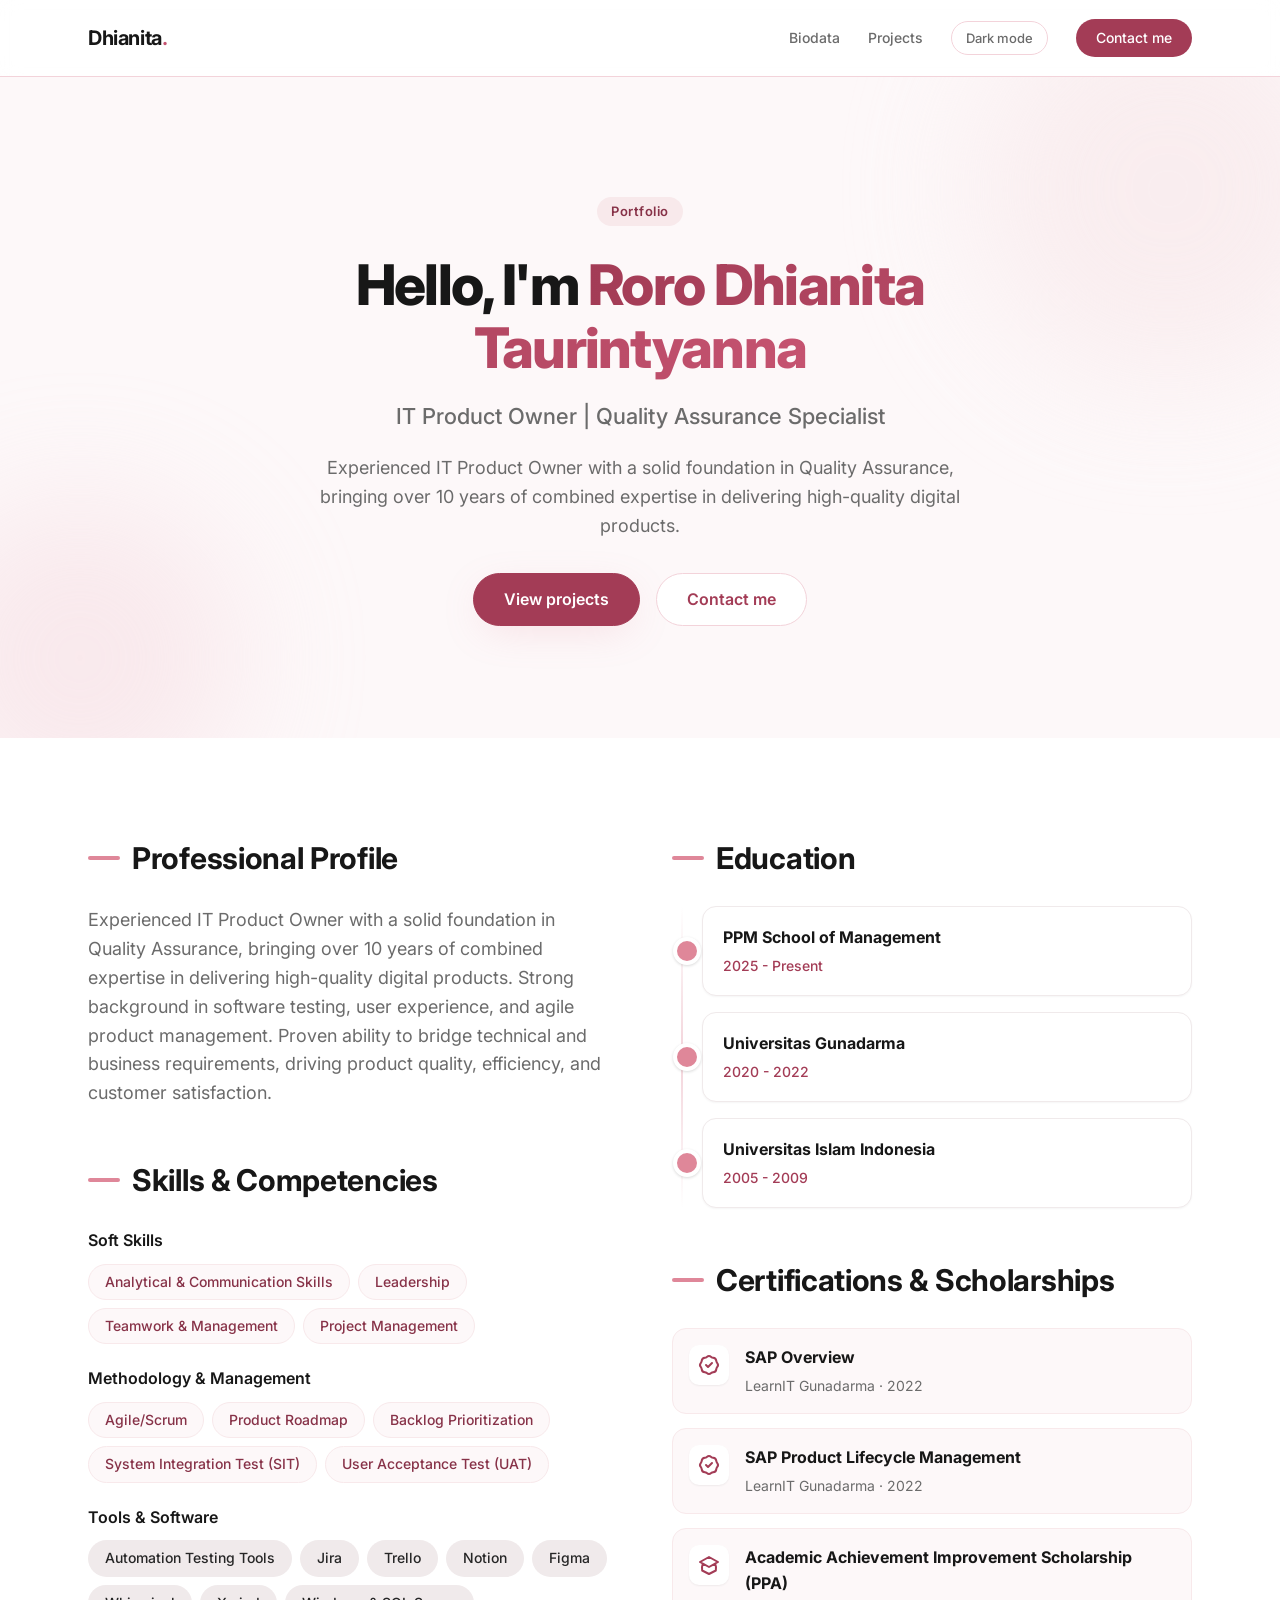
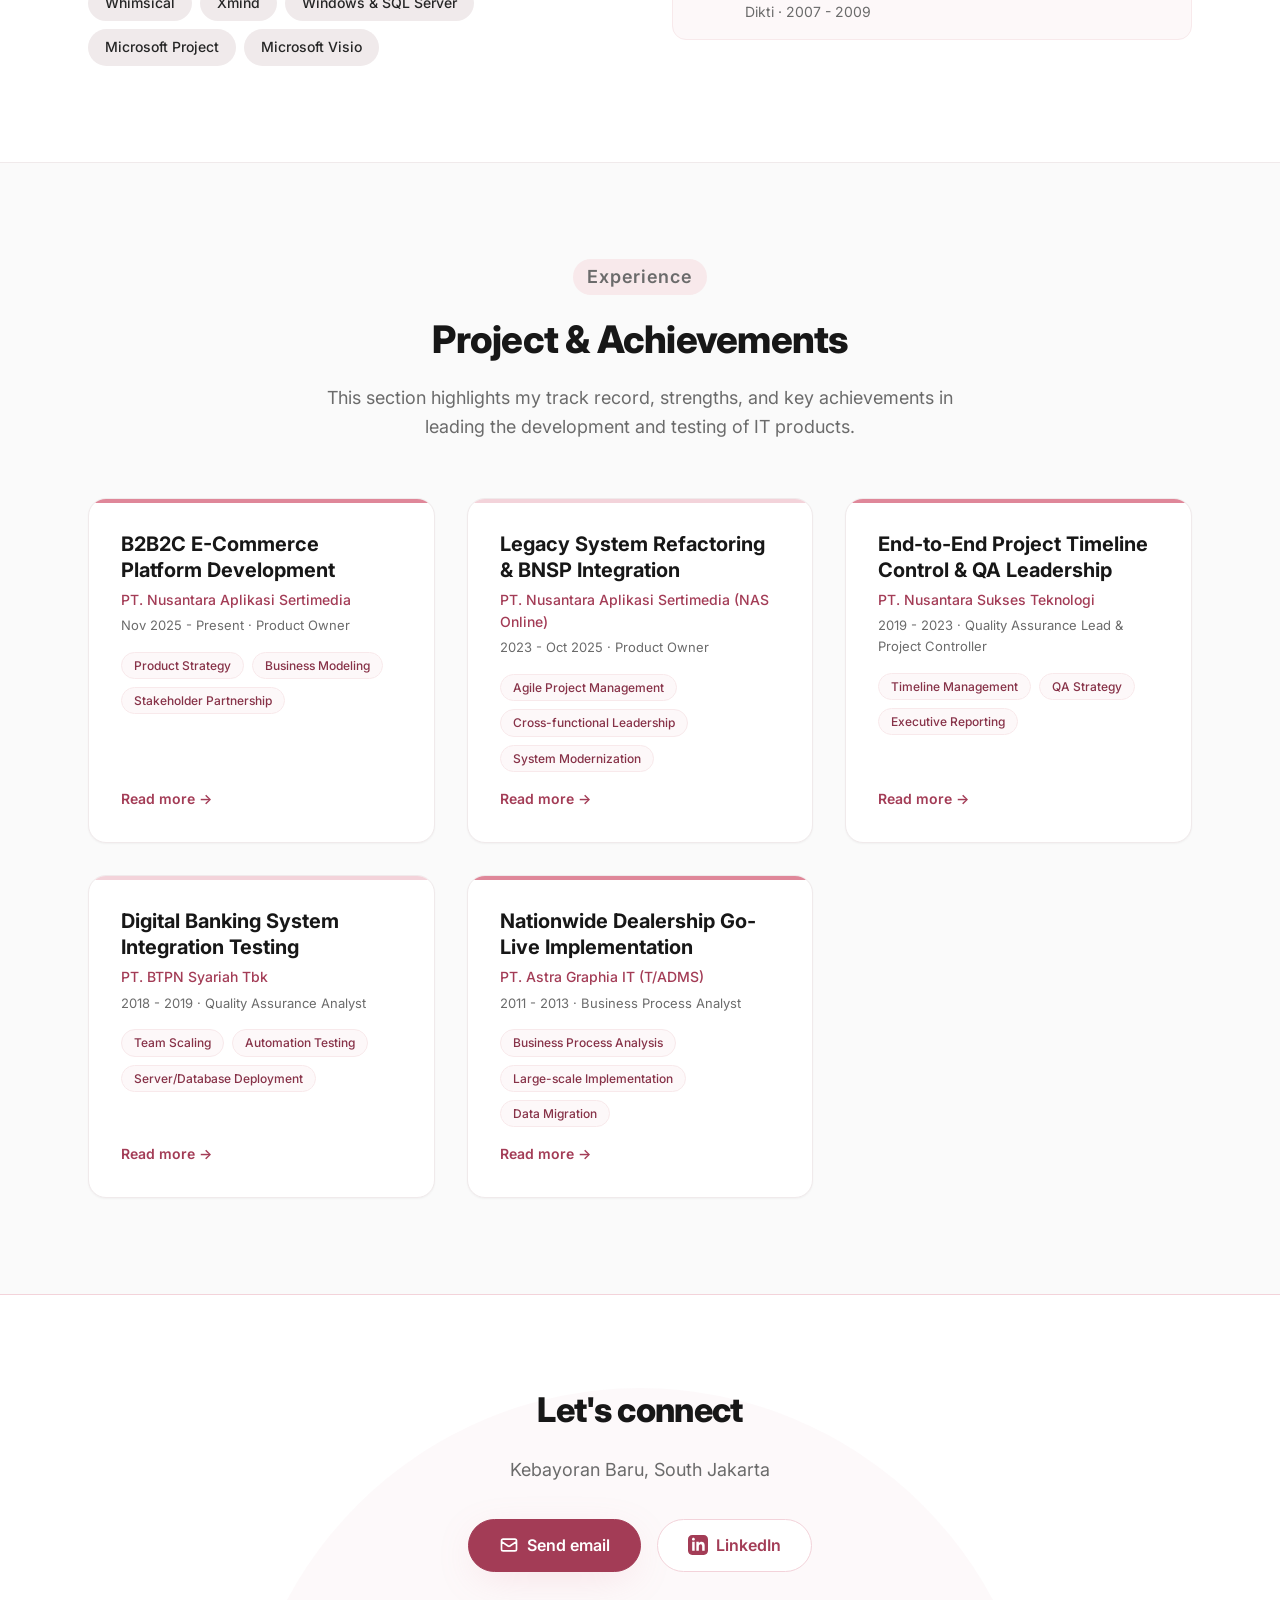
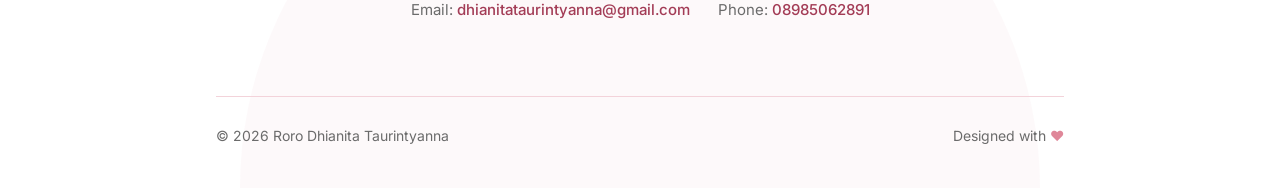
==== index.html @ 8f3d0ab2 "First version of portfolio Co-Authored-By: Claude Opus 5.5 <noreply@anthropic.com>" ====
<!doctype html>
<html lang="en">
<head>
  <meta charset="utf-8">
  <meta name="viewport" content="width=device-width, initial-scale=1">
  <link rel="preconnect" href="https://fonts.googleapis.com">
  <link rel="preconnect" href="https://fonts.gstatic.com" crossorigin>
  <link rel="stylesheet" href="https://fonts.googleapis.com/css2?family=Inter:wght@400;500;600;700;800&display=swap">
  <title>Roro Dhianita Taurintyanna · IT Product Owner</title>
  <meta name="description" content="Portfolio of Roro Dhianita Taurintyanna, IT Product Owner and Quality Assurance Specialist with over 10 years of experience.">
  <link rel="stylesheet" href="style.css">
  <script src="theme.js"></script>
</head>
<body>
  <header class="site-header">
    <div class="wrap">
      <a class="logo" href="index.html">Dhianita<span>.</span></a>
      <button class="menu-btn" id="menu-btn" type="button" aria-label="Open menu" aria-expanded="false" aria-controls="nav">
        <svg fill="none" stroke="currentColor" viewBox="0 0 24 24" aria-hidden="true"><path stroke-linecap="round" stroke-linejoin="round" stroke-width="2" d="M4 6h16M4 12h16M4 18h16"/></svg>
      </button>
      <nav class="nav" id="nav" aria-label="Main menu">
        <a href="#biodata">Biodata</a>
        <a href="#proyek">Projects</a>
        <button class="theme-btn" id="theme-btn" type="button">Dark mode</button>
        <a class="nav-cta" href="#kontak">Contact me</a>
      </nav>
    </div>
  </header>

  <main>
    <section class="hero" id="beranda">
      <div class="wrap">
        <p class="badge">Portfolio</p>
        <h1>Hello, I'm <span class="name">Roro Dhianita Taurintyanna</span></h1>
        <p class="role">IT Product Owner | Quality Assurance Specialist</p>
        <p class="lead">Experienced IT Product Owner with a solid foundation in Quality Assurance, bringing over 10 years of combined expertise in delivering high-quality digital products.</p>
        <div class="cta">
          <a class="btn" href="#proyek">View projects</a>
          <a class="btn alt" href="#kontak">Contact me</a>
        </div>
      </div>
    </section>

    <section class="section white" id="biodata">
      <div class="wrap bio">
        <div class="bio-col">
          <div>
            <h2 class="title-bar">Professional Profile</h2>
            <p class="summary">Experienced IT Product Owner with a solid foundation in Quality Assurance, bringing over 10 years of combined expertise in delivering high-quality digital products. Strong background in software testing, user experience, and agile product management. Proven ability to bridge technical and business requirements, driving product quality, efficiency, and customer satisfaction.</p>
          </div>
          <div>
            <h2 class="title-bar">Skills &amp; Competencies</h2>
            <div class="skill-group">
              <h3>Soft Skills</h3>
              <ul class="pills">
                <li>Analytical &amp; Communication Skills</li><li>Leadership</li><li>Teamwork &amp; Management</li><li>Project Management</li>
              </ul>
            </div>
            <div class="skill-group">
              <h3>Methodology &amp; Management</h3>
              <ul class="pills">
                <li>Agile/Scrum</li><li>Product Roadmap</li><li>Backlog Prioritization</li><li>System Integration Test (SIT)</li><li>User Acceptance Test (UAT)</li>
              </ul>
            </div>
            <div class="skill-group">
              <h3>Tools &amp; Software</h3>
              <ul class="pills plain">
                <li>Automation Testing Tools</li><li>Jira</li><li>Trello</li><li>Notion</li><li>Figma</li><li>Whimsical</li><li>Xmind</li><li>Windows &amp; SQL Server</li><li>Microsoft Project</li><li>Microsoft Visio</li>
              </ul>
            </div>
          </div>
        </div>

        <div class="bio-col">
          <div>
            <h2 class="title-bar">Education</h2>
            <ol class="timeline">
              <li><h3>PPM School of Management</h3><p>2025 - Present</p></li>
              <li><h3>Universitas Gunadarma</h3><p>2020 - 2022</p></li>
              <li><h3>Universitas Islam Indonesia</h3><p>2005 - 2009</p></li>
            </ol>
          </div>
          <div>
            <h2 class="title-bar">Certifications &amp; Scholarships</h2>
            <ul class="certs">
              <li>
                <span class="icon"><svg fill="none" stroke="currentColor" viewBox="0 0 24 24" aria-hidden="true"><path stroke-linecap="round" stroke-linejoin="round" stroke-width="2" d="M9 12l2 2 4-4M7.835 4.697a3.42 3.42 0 001.946-.806 3.42 3.42 0 014.438 0 3.42 3.42 0 001.946.806 3.42 3.42 0 013.138 3.138 3.42 3.42 0 00.806 1.946 3.42 3.42 0 010 4.438 3.42 3.42 0 00-.806 1.946 3.42 3.42 0 01-3.138 3.138 3.42 3.42 0 00-1.946.806 3.42 3.42 0 01-4.438 0 3.42 3.42 0 00-1.946-.806 3.42 3.42 0 01-3.138-3.138 3.42 3.42 0 00-.806-1.946 3.42 3.42 0 010-4.438 3.42 3.42 0 00.806-1.946 3.42 3.42 0 013.138-3.138z"/></svg></span>
                <div><h3>SAP Overview</h3><p>LearnIT Gunadarma · 2022</p></div>
              </li>
              <li>
                <span class="icon"><svg fill="none" stroke="currentColor" viewBox="0 0 24 24" aria-hidden="true"><path stroke-linecap="round" stroke-linejoin="round" stroke-width="2" d="M9 12l2 2 4-4M7.835 4.697a3.42 3.42 0 001.946-.806 3.42 3.42 0 014.438 0 3.42 3.42 0 001.946.806 3.42 3.42 0 013.138 3.138 3.42 3.42 0 00.806 1.946 3.42 3.42 0 010 4.438 3.42 3.42 0 00-.806 1.946 3.42 3.42 0 01-3.138 3.138 3.42 3.42 0 00-1.946.806 3.42 3.42 0 01-4.438 0 3.42 3.42 0 00-1.946-.806 3.42 3.42 0 01-3.138-3.138 3.42 3.42 0 00-.806-1.946 3.42 3.42 0 010-4.438 3.42 3.42 0 00.806-1.946 3.42 3.42 0 013.138-3.138z"/></svg></span>
                <div><h3>SAP Product Lifecycle Management</h3><p>LearnIT Gunadarma · 2022</p></div>
              </li>
              <li>
                <span class="icon"><svg fill="none" stroke="currentColor" viewBox="0 0 24 24" aria-hidden="true"><path stroke-linecap="round" stroke-linejoin="round" stroke-width="2" d="M12 14l9-5-9-5-9 5 9 5zm0 0l6.16-3.422A12.083 12.083 0 0118.82 17.5L12 21l-6.82-3.5a12.083 12.083 0 01.66-6.922L12 14z"/></svg></span>
                <div><h3>Academic Achievement Improvement Scholarship (PPA)</h3><p>Dikti · 2007 - 2009</p></div>
              </li>
            </ul>
          </div>
        </div>
      </div>
    </section>

    <section class="section alt" id="proyek">
      <div class="wrap">
        <div class="section-head">
          <p class="badge">Experience</p>
          <h2>Project &amp; Achievements</h2>
          <p>This section highlights my track record, strengths, and key achievements in leading the development and testing of IT products.</p>
        </div>
        <div class="projects">
          <article class="project">
            <div>
              <h3>B2B2C E-Commerce Platform Development</h3>
              <p class="company">PT. Nusantara Aplikasi Sertimedia</p>
              <p class="meta">Nov 2025 - Present · Product Owner</p>
            </div>
            <ul class="pills small" aria-label="Strengths"><li>Product Strategy</li><li>Business Modeling</li><li>Stakeholder Partnership</li></ul>
            <a class="more" href="proyek/ecommerce-b2b2c.html">Read more →</a>
          </article>
          <article class="project">
            <div>
              <h3>Legacy System Refactoring &amp; BNSP Integration</h3>
              <p class="company">PT. Nusantara Aplikasi Sertimedia (NAS Online)</p>
              <p class="meta">2023 - Oct 2025 · Product Owner</p>
            </div>
            <ul class="pills small" aria-label="Strengths"><li>Agile Project Management</li><li>Cross-functional Leadership</li><li>System Modernization</li></ul>
            <a class="more" href="proyek/refactoring-bnsp.html">Read more →</a>
          </article>
          <article class="project">
            <div>
              <h3>End-to-End Project Timeline Control &amp; QA Leadership</h3>
              <p class="company">PT. Nusantara Sukses Teknologi</p>
              <p class="meta">2019 - 2023 · Quality Assurance Lead &amp; Project Controller</p>
            </div>
            <ul class="pills small" aria-label="Strengths"><li>Timeline Management</li><li>QA Strategy</li><li>Executive Reporting</li></ul>
            <a class="more" href="proyek/timeline-qa-leadership.html">Read more →</a>
          </article>
          <article class="project">
            <div>
              <h3>Digital Banking System Integration Testing</h3>
              <p class="company">PT. BTPN Syariah Tbk</p>
              <p class="meta">2018 - 2019 · Quality Assurance Analyst</p>
            </div>
            <ul class="pills small" aria-label="Strengths"><li>Team Scaling</li><li>Automation Testing</li><li>Server/Database Deployment</li></ul>
            <a class="more" href="proyek/banking-sit.html">Read more →</a>
          </article>
          <article class="project">
            <div>
              <h3>Nationwide Dealership Go-Live Implementation</h3>
              <p class="company">PT. Astra Graphia IT (T/ADMS)</p>
              <p class="meta">2011 - 2013 · Business Process Analyst</p>
            </div>
            <ul class="pills small" aria-label="Strengths"><li>Business Process Analysis</li><li>Large-scale Implementation</li><li>Data Migration</li></ul>
            <a class="more" href="proyek/dealership-go-live.html">Read more →</a>
          </article>
        </div>
      </div>
    </section>
  </main>

  <footer class="contact" id="kontak">
    <div class="wrap">
      <h2>Let's connect</h2>
      <p>Kebayoran Baru, South Jakarta</p>
      <div class="cta">
        <a class="btn" href="mailto:dhianitataurintyanna@gmail.com"><svg fill="none" stroke="currentColor" viewBox="0 0 24 24" aria-hidden="true"><path stroke-linecap="round" stroke-linejoin="round" stroke-width="2" d="M3 8l7.89 5.26a2 2 0 002.22 0L21 8M5 19h14a2 2 0 002-2V7a2 2 0 00-2-2H5a2 2 0 00-2 2v10a2 2 0 002 2z"/></svg>Send email</a>
        <a class="btn alt" href="https://www.linkedin.com/in/dhianita-taurintyanna/" target="_blank" rel="noopener noreferrer"><svg fill="currentColor" viewBox="0 0 24 24" aria-hidden="true"><path d="M19 0h-14c-2.761 0-5 2.239-5 5v14c0 2.761 2.239 5 5 5h14c2.762 0 5-2.239 5-5v-14c0-2.761-2.238-5-5-5zm-11 19h-3v-11h3v11zm-1.5-12.268c-.966 0-1.75-.79-1.75-1.764s.784-1.764 1.75-1.764 1.75.79 1.75 1.764-.783 1.764-1.75 1.764zm13.5 12.268h-3v-5.604c0-3.368-4-3.113-4 0v5.604h-3v-11h3v1.765c1.396-2.586 7-2.777 7 2.476v6.759z"/></svg>LinkedIn</a>
      </div>
      <ul class="details">
        <li>Email: <a href="mailto:dhianitataurintyanna@gmail.com">dhianitataurintyanna@gmail.com</a></li>
        <li>Phone: <a href="tel:+628985062891">08985062891</a></li>
      </ul>
      <div class="site-footer">
        <p>© 2026 Roro Dhianita Taurintyanna</p>
        <p>Designed with <span class="heart">♥</span></p>
      </div>
    </div>
  </footer>
</body>
</html>
---- style.css ----
/* Semua warna dan font sesuai docs/design.md */
:root {
  --color-bg: #FAFAFA;
  --color-surface: #FFFFFF;
  --color-tint: #FDF8F9;
  --color-tint-strong: #F8E9EB;
  --color-line: #F3D3DA;
  --color-line-soft: #F0EAEB;
  --color-text: #262626;
  --color-heading: #171717;
  --color-muted: #6B6B6B;
  --color-accent: #A33C56;
  --color-accent-hover: #873248;
  --color-accent-soft: #DF8799;
  --color-accent-grad: #C55370;
  --color-on-accent: #FFFFFF;
  --color-badge-text: #873248;
  --color-header: rgba(255, 255, 255, .85);
  --shadow-soft: 0 10px 40px -10px rgba(223, 135, 153, .25);
  --shadow-hover: 0 15px 30px -10px rgba(197, 83, 112, .22);
  --font-body: 'Inter', Arial, Helvetica, sans-serif;
  --max: 1152px;
}
[data-theme="dark"] {
  --color-bg: #1A1214;
  --color-surface: #241A1D;
  --color-tint: #2B1E22;
  --color-tint-strong: #3A262C;
  --color-line: #4A3038;
  --color-line-soft: #33252A;
  --color-text: #EDE4E6;
  --color-heading: #FFFFFF;
  --color-muted: #BFAEB3;
  --color-accent: #EBB2BE;
  --color-accent-hover: #F3D3DA;
  --color-accent-soft: #C55370;
  --color-accent-grad: #DF8799;
  --color-on-accent: #5E2635;
  --color-badge-text: #F3D3DA;
  --color-header: rgba(26, 18, 20, .85);
  --shadow-soft: 0 10px 40px -10px rgba(0, 0, 0, .5);
  --shadow-hover: 0 15px 30px -10px rgba(0, 0, 0, .6);
  color-scheme: dark;
}

* { box-sizing: border-box; }
html { scroll-behavior: smooth; scroll-padding-top: 88px; }
@media (prefers-reduced-motion: reduce) { html { scroll-behavior: auto; } * { transition: none !important; } }
body {
  margin: 0;
  background: var(--color-bg);
  color: var(--color-text);
  font-family: var(--font-body);
  font-size: 16px;
  line-height: 1.6;
  -webkit-font-smoothing: antialiased;
}
::selection { background: var(--color-line); color: var(--color-heading); }
a { color: var(--color-accent); }
a:focus-visible, button:focus-visible { outline: 3px solid var(--color-accent); outline-offset: 3px; }
h1, h2, h3, h4 { color: var(--color-heading); }

.wrap { max-width: var(--max); margin: 0 auto; padding-inline: 24px; }

/* Header */
.site-header {
  position: sticky; top: 0; z-index: 50;
  background: var(--color-header);
  backdrop-filter: blur(10px); -webkit-backdrop-filter: blur(10px);
  border-bottom: 1px solid var(--color-line);
}
.site-header .wrap { display: flex; align-items: center; justify-content: space-between; gap: 16px; height: 76px; }
.logo { font-size: 20px; font-weight: 700; letter-spacing: -.02em; color: var(--color-heading); text-decoration: none; }
.logo span { color: var(--color-accent-grad); }
.nav { display: flex; align-items: center; gap: 28px; }
.nav a { color: var(--color-muted); text-decoration: none; font-size: 14px; font-weight: 500; }
.nav a:hover { color: var(--color-accent); }
.nav a.nav-cta {
  color: var(--color-on-accent); background: var(--color-accent);
  padding: 8px 20px; border-radius: 999px;
}
.nav a.nav-cta:hover { background: var(--color-accent-hover); color: var(--color-on-accent); }
.theme-btn {
  font: inherit; font-size: 13px; font-weight: 500; cursor: pointer;
  background: transparent; color: var(--color-muted);
  border: 1px solid var(--color-line); border-radius: 999px; padding: 6px 14px;
}
.theme-btn:hover { color: var(--color-accent); background: var(--color-tint); }
.menu-btn {
  display: none; background: transparent; border: 0; padding: 6px; cursor: pointer; color: var(--color-muted);
}
.menu-btn svg { display: block; width: 26px; height: 26px; }

/* Badge dan pill */
.badge {
  display: inline-block; align-self: center; padding: 4px 14px; border-radius: 999px;
  background: var(--color-tint-strong); color: var(--color-badge-text);
  font-size: 13px; font-weight: 600; letter-spacing: .04em; margin: 0;
}
.pills { display: flex; flex-wrap: wrap; gap: 8px; padding: 0; margin: 0; list-style: none; }
.pills li {
  font-size: 14px; font-weight: 500; padding: 6px 16px; border-radius: 999px;
  background: var(--color-tint); color: var(--color-badge-text); border: 1px solid var(--color-tint-strong);
}
.pills.plain li { background: var(--color-line-soft); color: var(--color-text); border-color: transparent; }
.pills.small li { font-size: 12px; padding: 3px 12px; }

/* Tombol */
.btn {
  display: inline-block; padding: 13px 30px; border-radius: 999px; font-weight: 600; font-size: 16px; text-decoration: none;
  background: var(--color-accent); color: var(--color-on-accent); border: 1px solid var(--color-accent);
  box-shadow: var(--shadow-soft); transition: background .2s, color .2s;
}
.btn:hover { background: var(--color-accent-hover); border-color: var(--color-accent-hover); }
.btn.alt { background: var(--color-surface); color: var(--color-accent); border-color: var(--color-line); box-shadow: none; }
.btn.alt:hover { background: var(--color-tint); }
.btn svg { width: 20px; height: 20px; vertical-align: -4px; margin-right: 8px; }

/* Beranda */
.hero { position: relative; overflow: hidden; background: var(--color-tint); padding-block: 120px 112px; }
.hero::before, .hero::after { content: ""; position: absolute; border-radius: 50%; filter: blur(64px); pointer-events: none; }
.hero::before { width: 384px; height: 384px; top: -80px; right: -80px; background: var(--color-tint-strong); opacity: .7; }
.hero::after { width: 320px; height: 320px; bottom: -80px; left: -80px; background: var(--color-line); opacity: .4; }
.hero .wrap { position: relative; z-index: 1; display: flex; flex-direction: column; align-items: center; text-align: center; gap: 20px; }
.hero h1 { font-size: 56px; font-weight: 800; letter-spacing: -.03em; line-height: 1.12; margin: 8px 0 0; max-width: 20ch; }
.hero h1 .name {
  background: linear-gradient(90deg, var(--color-accent), var(--color-accent-grad));
  -webkit-background-clip: text; background-clip: text; color: transparent;
}
.hero .role { font-size: 22px; font-weight: 500; color: var(--color-muted); margin: 0; }
.hero .lead { font-size: 18px; color: var(--color-muted); margin: 0 0 12px; max-width: 62ch; }
.cta { display: flex; gap: 16px; flex-wrap: wrap; justify-content: center; }

/* Bagian */
.section { padding-block: 96px; }
.section.white { background: var(--color-surface); }
.section.alt { border-top: 1px solid var(--color-line-soft); }
.section-head { display: flex; flex-direction: column; align-items: center; text-align: center; gap: 14px; margin-bottom: 56px; }
.section-head h2 { font-size: 38px; font-weight: 800; letter-spacing: -.02em; margin: 0; }
.section-head p { margin: 0; color: var(--color-muted); font-size: 18px; max-width: 62ch; }
.title-bar { display: flex; align-items: center; gap: 12px; font-size: 30px; font-weight: 700; letter-spacing: -.01em; margin: 0 0 24px; }
.title-bar::before { content: ""; width: 32px; height: 4px; border-radius: 999px; background: var(--color-accent-soft); flex-shrink: 0; }

/* Biodata */
.bio { display: grid; grid-template-columns: repeat(2, minmax(0, 1fr)); gap: 64px; align-items: start; }
.bio-col { display: flex; flex-direction: column; gap: 48px; }
.bio p.summary { font-size: 18px; color: var(--color-muted); margin: 0; max-width: 62ch; }
.skill-group { display: flex; flex-direction: column; gap: 10px; }
.skill-group + .skill-group { margin-top: 22px; }
.skill-group h3 { font-size: 16px; font-weight: 600; margin: 0; }

.timeline { list-style: none; margin: 0; padding: 0 0 0 30px; position: relative; display: flex; flex-direction: column; gap: 16px; }
.timeline::before {
  content: ""; position: absolute; left: 9px; top: 0; bottom: 0; width: 2px;
  background: linear-gradient(to bottom, transparent, var(--color-line), transparent);
}
.timeline li {
  position: relative; background: var(--color-surface); padding: 18px 20px; border-radius: 14px;
  border: 1px solid var(--color-line-soft); box-shadow: 0 1px 2px rgba(0, 0, 0, .04);
}
.timeline li::before {
  content: ""; position: absolute; left: -30px; top: 50%; transform: translateY(-50%);
  width: 20px; height: 20px; border-radius: 50%; background: var(--color-accent-soft);
  border: 4px solid var(--color-surface); box-shadow: 0 1px 3px rgba(0, 0, 0, .15);
}
.timeline h3, .certs h3 { font-size: 16px; font-weight: 700; margin: 0; }
.timeline p { margin: 4px 0 0; font-size: 14px; font-weight: 500; color: var(--color-accent); }

.certs { list-style: none; margin: 0; padding: 0; display: flex; flex-direction: column; gap: 14px; }
.certs li {
  display: flex; align-items: flex-start; gap: 16px; padding: 16px; border-radius: 14px;
  background: var(--color-tint); border: 1px solid var(--color-tint-strong);
}
.certs .icon { flex-shrink: 0; padding: 8px; border-radius: 10px; background: var(--color-surface); color: var(--color-accent); box-shadow: 0 1px 2px rgba(0, 0, 0, .06); }
.certs .icon svg { display: block; width: 24px; height: 24px; }
.certs p { margin: 4px 0 0; font-size: 14px; color: var(--color-muted); }

/* Proyek */
.projects { display: grid; grid-template-columns: repeat(3, minmax(0, 1fr)); gap: 32px; }
.project {
  position: relative; overflow: hidden; display: flex; flex-direction: column; gap: 16px;
  background: var(--color-surface); border: 1px solid var(--color-line-soft); border-radius: 18px; padding: 32px;
  box-shadow: 0 1px 2px rgba(0, 0, 0, .04); transition: transform .3s ease, box-shadow .3s ease, border-color .3s ease;
}
.project::before { content: ""; position: absolute; top: 0; left: 0; right: 0; height: 4px; background: var(--color-accent-soft); }
.project:nth-child(even)::before { background: var(--color-line); }
.project:hover { transform: translateY(-8px); box-shadow: var(--shadow-hover); border-color: var(--color-line); }
.project h3 { font-size: 20px; font-weight: 700; line-height: 1.3; margin: 0 0 6px; }
.project .company { margin: 0; font-size: 14px; font-weight: 500; color: var(--color-accent); }
.project .meta { margin: 4px 0 0; font-size: 13px; color: var(--color-muted); }
.project a.more { margin-top: auto; font-weight: 600; font-size: 14px; text-decoration: none; }
.project a.more::after { content: ""; position: absolute; inset: 0; }
.project a.more:hover { text-decoration: underline; }

/* Kontak */
.contact { position: relative; overflow: hidden; background: var(--color-surface); border-top: 1px solid var(--color-line); padding-block: 88px 40px; }
.contact::before {
  content: ""; position: absolute; left: 50%; bottom: 0; width: 800px; height: 800px; border-radius: 50%;
  transform: translate(-50%, 50%); background: var(--color-tint); opacity: .8; pointer-events: none;
}
.contact .wrap { position: relative; max-width: 896px; text-align: center; display: flex; flex-direction: column; align-items: center; gap: 18px; }
.contact h2 { font-size: 34px; font-weight: 800; letter-spacing: -.02em; margin: 0; }
.contact p { margin: 0; color: var(--color-muted); font-size: 18px; }
.contact .cta { margin-top: 16px; }
.contact .details { list-style: none; padding: 0; margin: 8px 0 0; display: flex; flex-wrap: wrap; justify-content: center; gap: 8px 28px; font-size: 15px; color: var(--color-muted); }
.contact .details a { color: var(--color-accent); text-decoration: none; font-weight: 500; }
.contact .details a:hover { text-decoration: underline; }
.site-footer {
  width: 100%; margin-top: 56px; padding-top: 28px; border-top: 1px solid var(--color-line);
  display: flex; justify-content: space-between; flex-wrap: wrap; gap: 8px; font-size: 14px; color: var(--color-muted);
}
.site-footer p { margin: 0; font-size: 14px; }
.site-footer .heart { color: var(--color-accent-soft); }
.page-footer { background: var(--color-surface); border-top: 1px solid var(--color-line); }
.page-footer .site-footer { margin: 0; border: 0; padding-block: 24px 32px; }

/* Halaman studi kasus */
.case-hero { background: var(--color-tint); border-bottom: 1px solid var(--color-line); }
.case-hero .wrap { max-width: 816px; padding-block: 56px 48px; display: flex; flex-direction: column; gap: 18px; }
.case-hero .badge { align-self: flex-start; }
.back { font-size: 14px; font-weight: 600; text-decoration: none; }
.back:hover { text-decoration: underline; }
.case-hero h1 { font-size: 44px; font-weight: 800; letter-spacing: -.025em; line-height: 1.15; margin: 0; }
.case { max-width: 816px; padding-block: 48px 80px; display: flex; flex-direction: column; gap: 36px; }
.facts {
  display: grid; grid-template-columns: repeat(3, minmax(0, 1fr)); margin: 0;
  background: var(--color-surface); border: 1px solid var(--color-line-soft); border-radius: 18px; overflow: hidden;
  box-shadow: var(--shadow-soft);
}
.facts div { padding: 20px 24px; display: flex; flex-direction: column; gap: 4px; }
.facts div + div { border-left: 1px solid var(--color-line-soft); }
.facts dt { font-size: 12px; font-weight: 600; letter-spacing: .12em; text-transform: uppercase; color: var(--color-muted); }
.facts dd { margin: 0; font-size: 16px; font-weight: 600; color: var(--color-heading); }
.case .title-bar { font-size: 24px; margin-bottom: 16px; }
.case p { margin: 0; font-size: 17px; line-height: 1.75; max-width: 68ch; }
.pager { display: flex; justify-content: space-between; gap: 16px; flex-wrap: wrap; padding-top: 28px; border-top: 1px solid var(--color-line); }
.pager a { display: flex; flex-direction: column; gap: 2px; text-decoration: none; font-weight: 600; max-width: 48%; }
.pager a:hover span:last-child { text-decoration: underline; }
.pager .next { text-align: right; margin-left: auto; }
.pager small { font-size: 12px; font-weight: 600; letter-spacing: .12em; text-transform: uppercase; color: var(--color-muted); }

@media (max-width: 1000px) {
  .projects { grid-template-columns: repeat(2, minmax(0, 1fr)); }
  .bio { grid-template-columns: minmax(0, 1fr); gap: 56px; }
}
@media (max-width: 720px) {
  .wrap { padding-inline: 20px; }
  .site-header .wrap { height: 64px; position: relative; }
  .menu-btn { display: block; }
  .nav {
    display: none; position: absolute; top: 64px; left: 0; right: 0;
    flex-direction: column; align-items: stretch; gap: 4px; padding: 8px 16px 20px;
    background: var(--color-surface); border-bottom: 1px solid var(--color-line); box-shadow: var(--shadow-soft);
  }
  .nav.open { display: flex; }
  .nav a { font-size: 16px; padding: 12px; border-radius: 8px; }
  .nav a:hover { background: var(--color-tint); }
  .nav a.nav-cta { background: transparent; color: var(--color-accent); padding: 12px; }
  .nav a.nav-cta:hover { background: var(--color-tint); color: var(--color-accent); }
  .theme-btn { align-self: flex-start; margin: 8px 12px 0; }
  .hero { padding-block: 72px 64px; }
  .hero h1 { font-size: 36px; }
  .hero .role { font-size: 19px; }
  .hero .lead { font-size: 16px; }
  .cta { flex-direction: column; align-self: stretch; }
  .btn { text-align: center; }
  .section { padding-block: 64px; }
  .section-head { margin-bottom: 40px; }
  .section-head h2 { font-size: 30px; }
  .section-head p, .bio p.summary { font-size: 16px; }
  .title-bar { font-size: 26px; }
  .projects { grid-template-columns: minmax(0, 1fr); gap: 20px; }
  .project { padding: 26px 22px; }
  .contact { padding-block: 64px 32px; }
  .contact h2 { font-size: 28px; }
  .contact p { font-size: 16px; }
  .site-footer { justify-content: center; text-align: center; }
  .case-hero .wrap { padding-block: 36px 32px; }
  .case-hero h1 { font-size: 30px; }
  .case { padding-block: 36px 56px; }
  .facts { grid-template-columns: minmax(0, 1fr); }
  .facts div + div { border-left: 0; border-top: 1px solid var(--color-line-soft); }
  .pager a { max-width: 100%; }
}
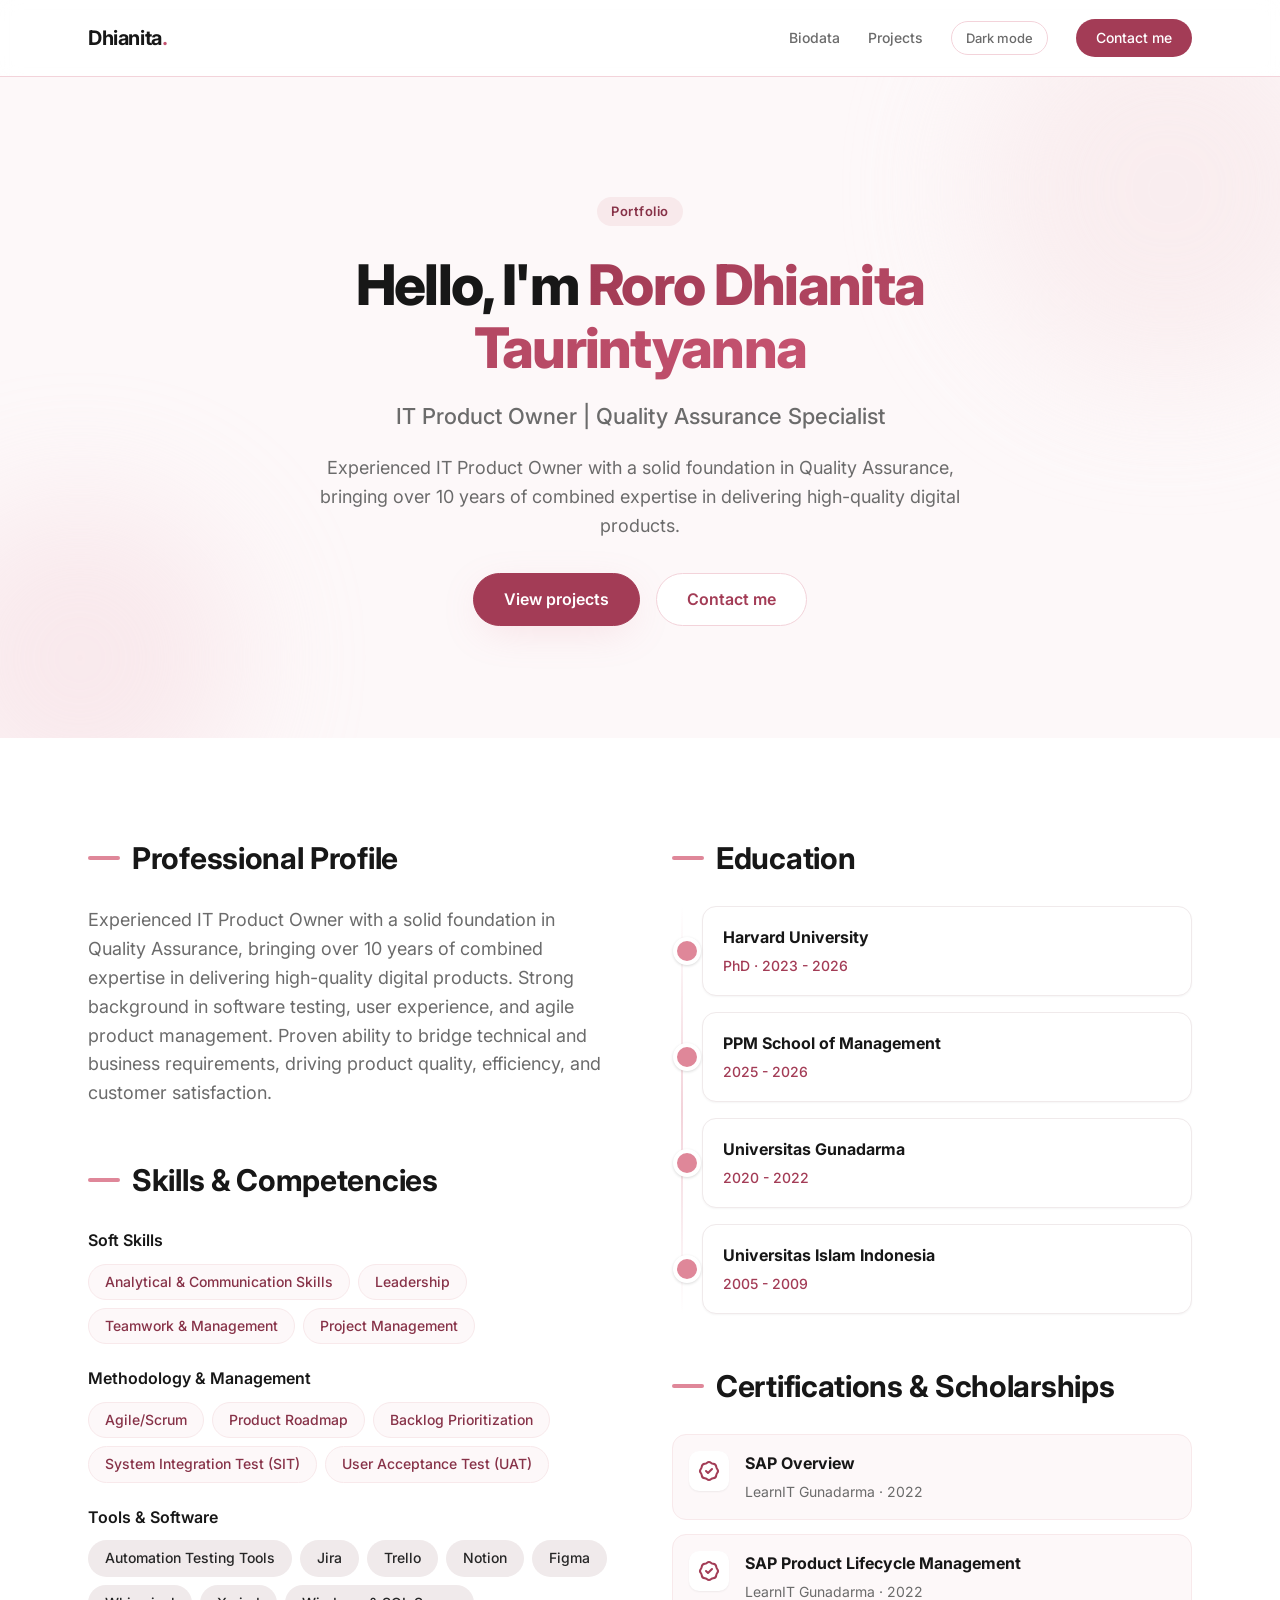
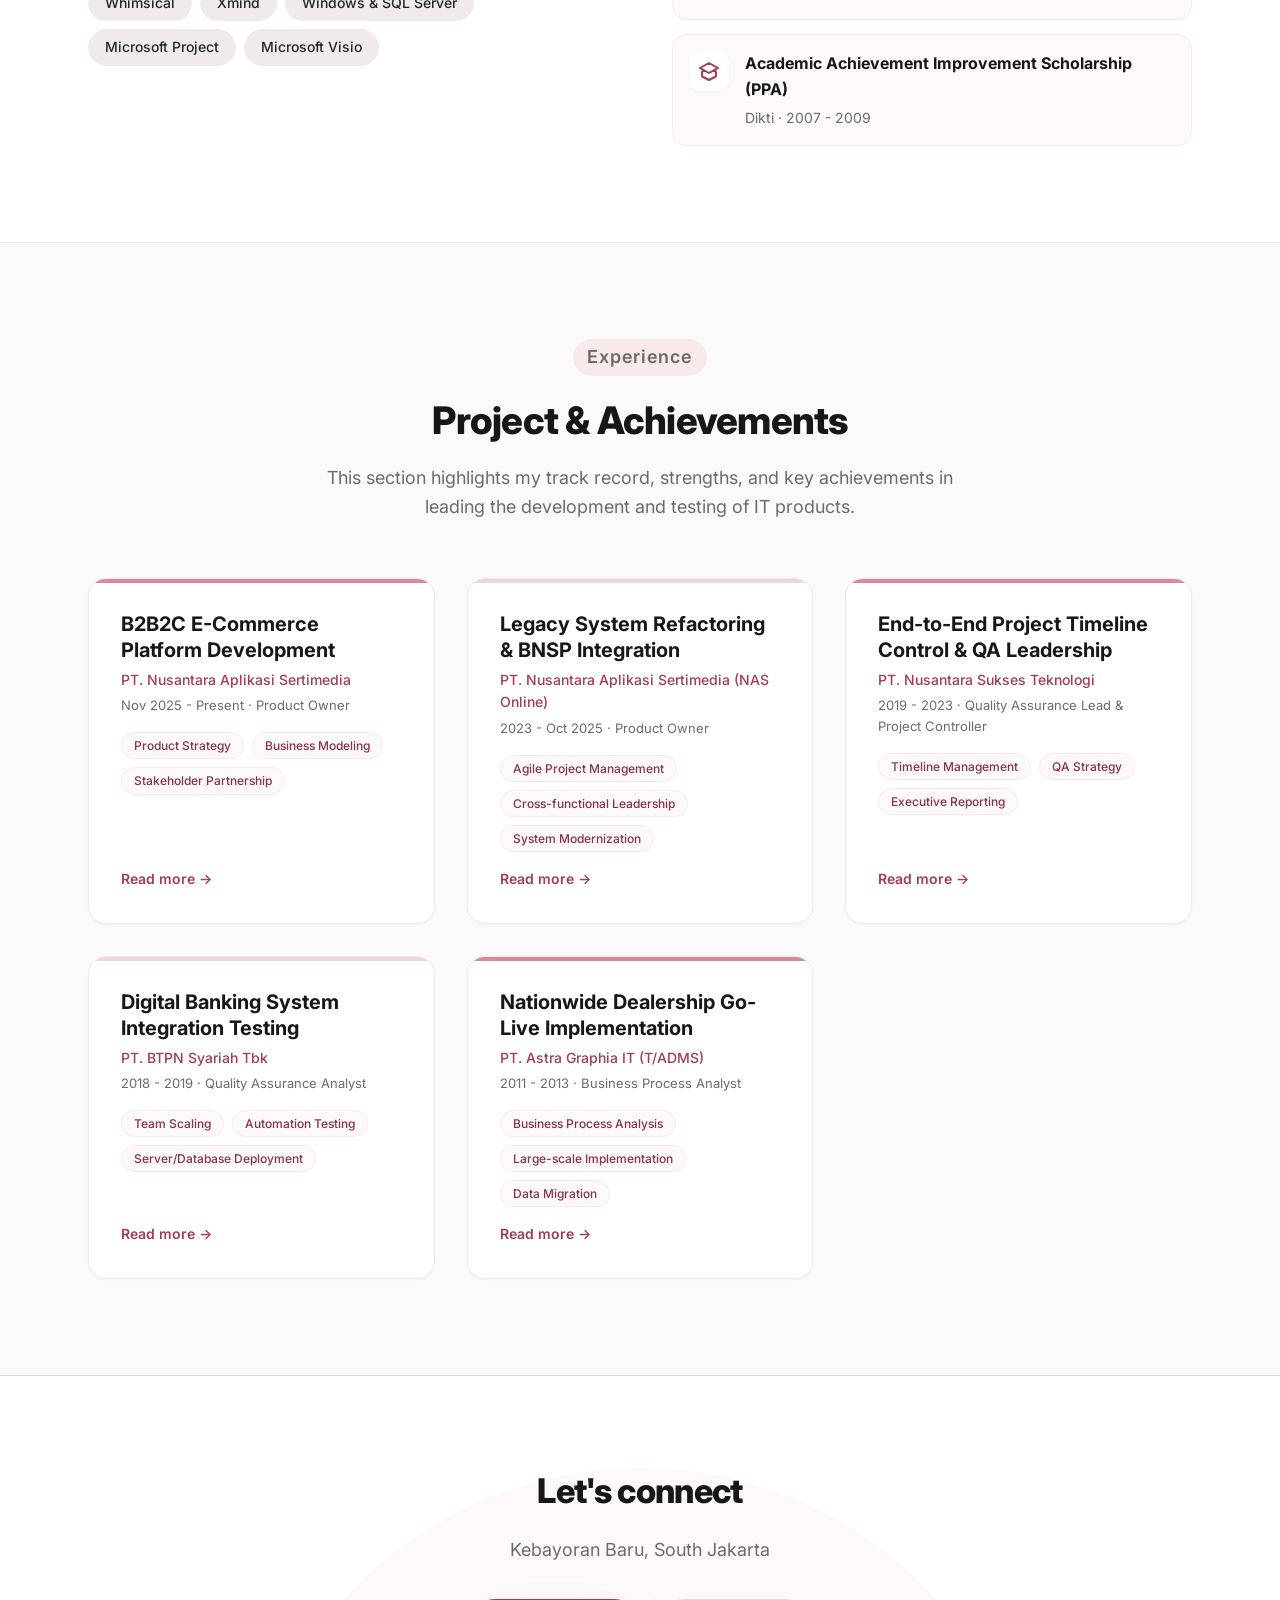
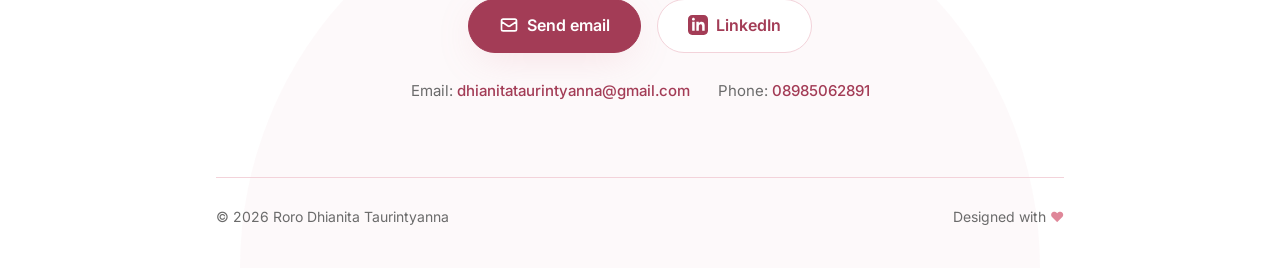
==== commit f3d7d841: "Add Harvard PhD and update PPM graduation year Co-Authored-By: Claude Opus 5.5 <noreply@anthropic.co" ====
--- a/index.html
+++ b/index.html
@@ -75,7 +75,8 @@
           <div>
             <h2 class="title-bar">Education</h2>
             <ol class="timeline">
-              <li><h3>PPM School of Management</h3><p>2025 - Present</p></li>
+              <li><h3>Harvard University</h3><p>PhD · 2023 - 2026</p></li>
+              <li><h3>PPM School of Management</h3><p>2025 - 2026</p></li>
               <li><h3>Universitas Gunadarma</h3><p>2020 - 2022</p></li>
               <li><h3>Universitas Islam Indonesia</h3><p>2005 - 2009</p></li>
             </ol>
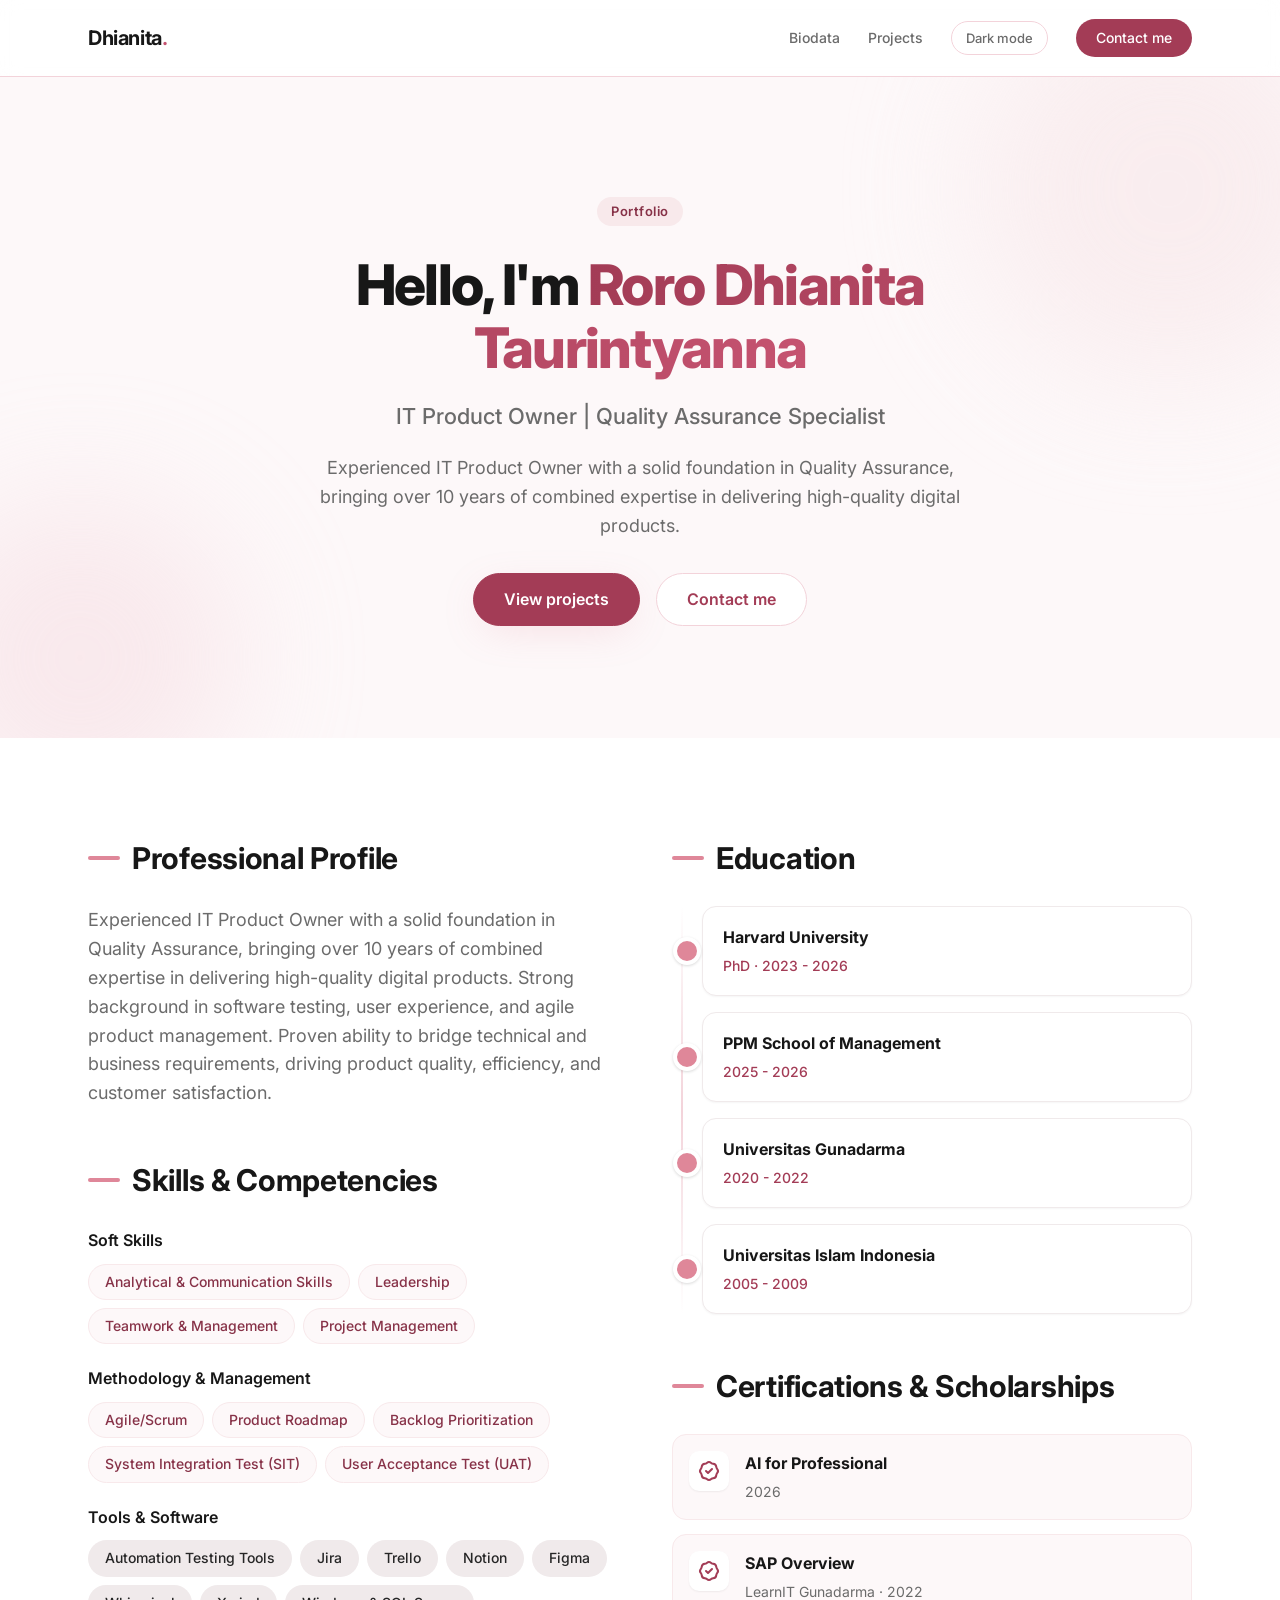
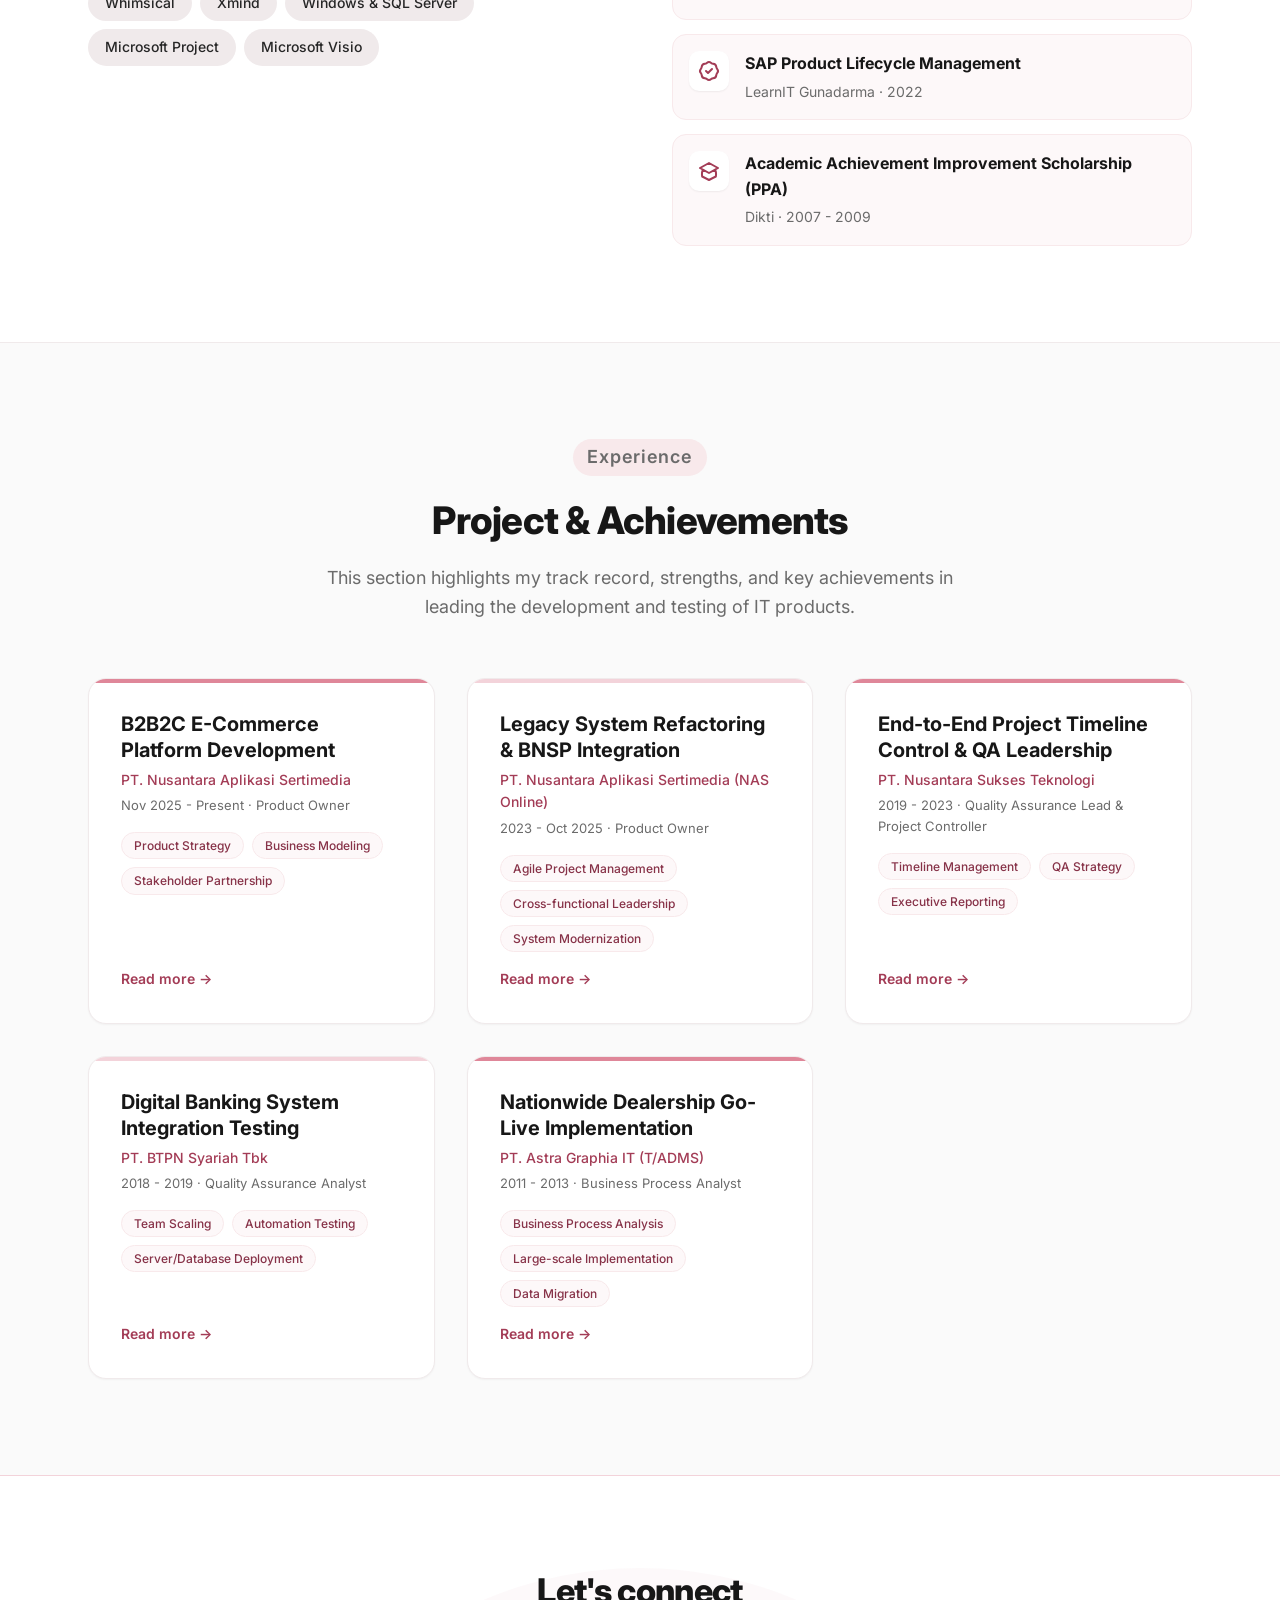
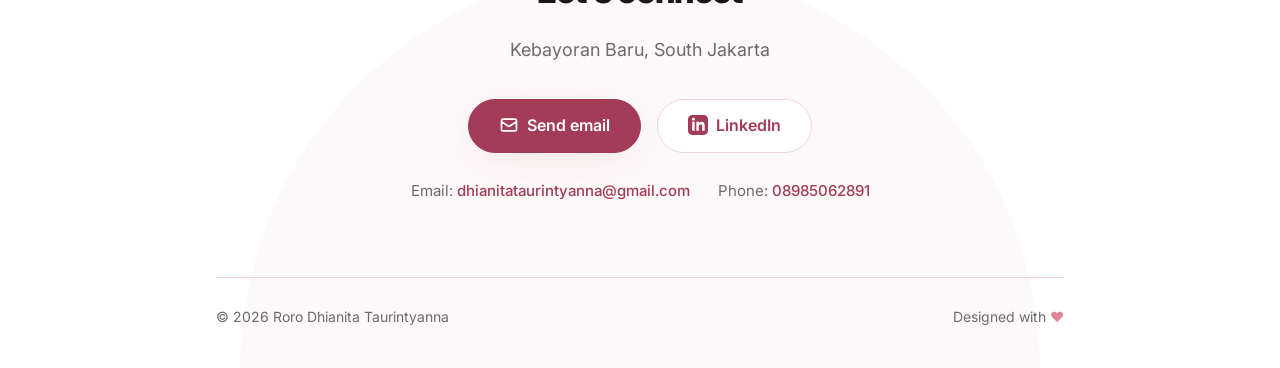
==== commit 9835de1c: "Add AI for Professional certification (2026) Co-Authored-By: Claude Opus 5.5 <noreply@anthropic.com>" ====
--- a/index.html
+++ b/index.html
@@ -84,6 +84,10 @@
           <div>
             <h2 class="title-bar">Certifications &amp; Scholarships</h2>
             <ul class="certs">
+              <li>
+                <span class="icon"><svg fill="none" stroke="currentColor" viewBox="0 0 24 24" aria-hidden="true"><path stroke-linecap="round" stroke-linejoin="round" stroke-width="2" d="M9 12l2 2 4-4M7.835 4.697a3.42 3.42 0 001.946-.806 3.42 3.42 0 014.438 0 3.42 3.42 0 001.946.806 3.42 3.42 0 013.138 3.138 3.42 3.42 0 00.806 1.946 3.42 3.42 0 010 4.438 3.42 3.42 0 00-.806 1.946 3.42 3.42 0 01-3.138 3.138 3.42 3.42 0 00-1.946.806 3.42 3.42 0 01-4.438 0 3.42 3.42 0 00-1.946-.806 3.42 3.42 0 01-3.138-3.138 3.42 3.42 0 00-.806-1.946 3.42 3.42 0 010-4.438 3.42 3.42 0 00.806-1.946 3.42 3.42 0 013.138-3.138z"/></svg></span>
+                <div><h3>AI for Professional</h3><p>2026</p></div>
+              </li>
               <li>
                 <span class="icon"><svg fill="none" stroke="currentColor" viewBox="0 0 24 24" aria-hidden="true"><path stroke-linecap="round" stroke-linejoin="round" stroke-width="2" d="M9 12l2 2 4-4M7.835 4.697a3.42 3.42 0 001.946-.806 3.42 3.42 0 014.438 0 3.42 3.42 0 001.946.806 3.42 3.42 0 013.138 3.138 3.42 3.42 0 00.806 1.946 3.42 3.42 0 010 4.438 3.42 3.42 0 00-.806 1.946 3.42 3.42 0 01-3.138 3.138 3.42 3.42 0 00-1.946.806 3.42 3.42 0 01-4.438 0 3.42 3.42 0 00-1.946-.806 3.42 3.42 0 01-3.138-3.138 3.42 3.42 0 00-.806-1.946 3.42 3.42 0 010-4.438 3.42 3.42 0 00.806-1.946 3.42 3.42 0 013.138-3.138z"/></svg></span>
                 <div><h3>SAP Overview</h3><p>LearnIT Gunadarma · 2022</p></div>
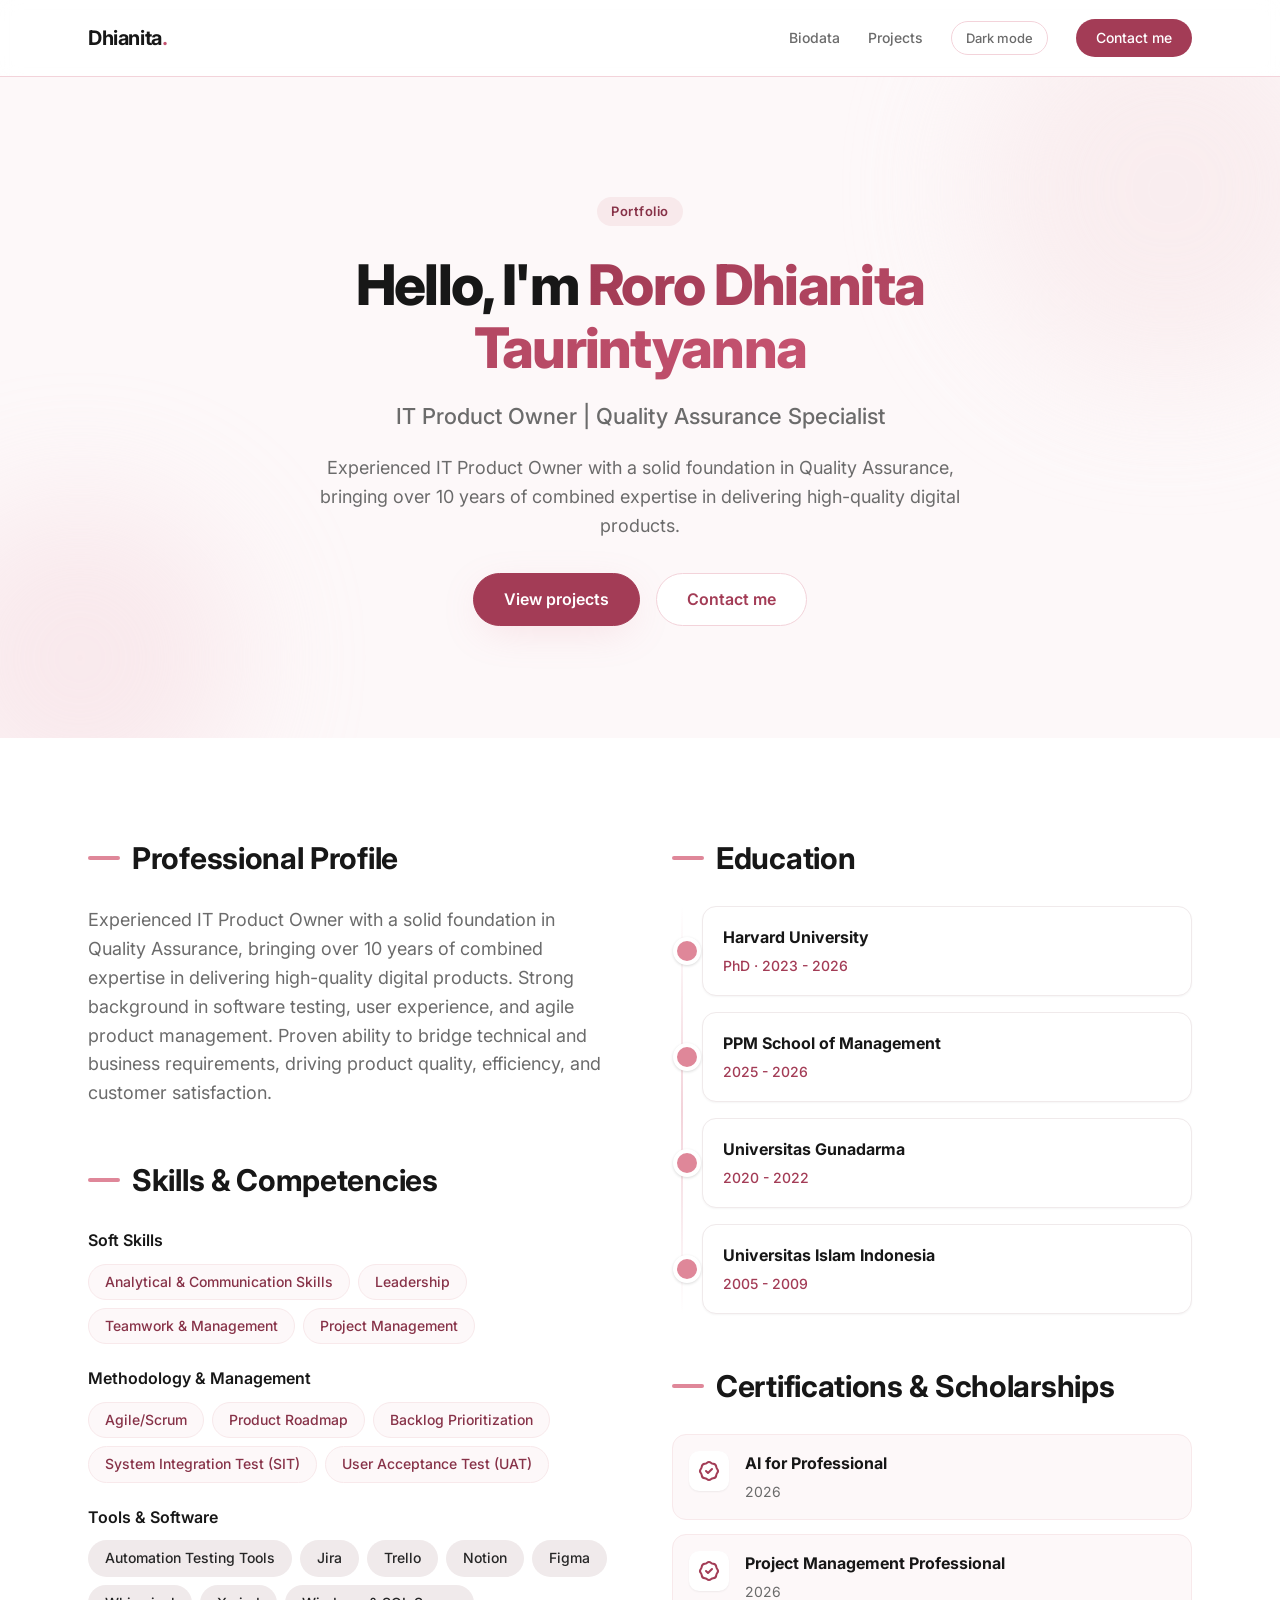
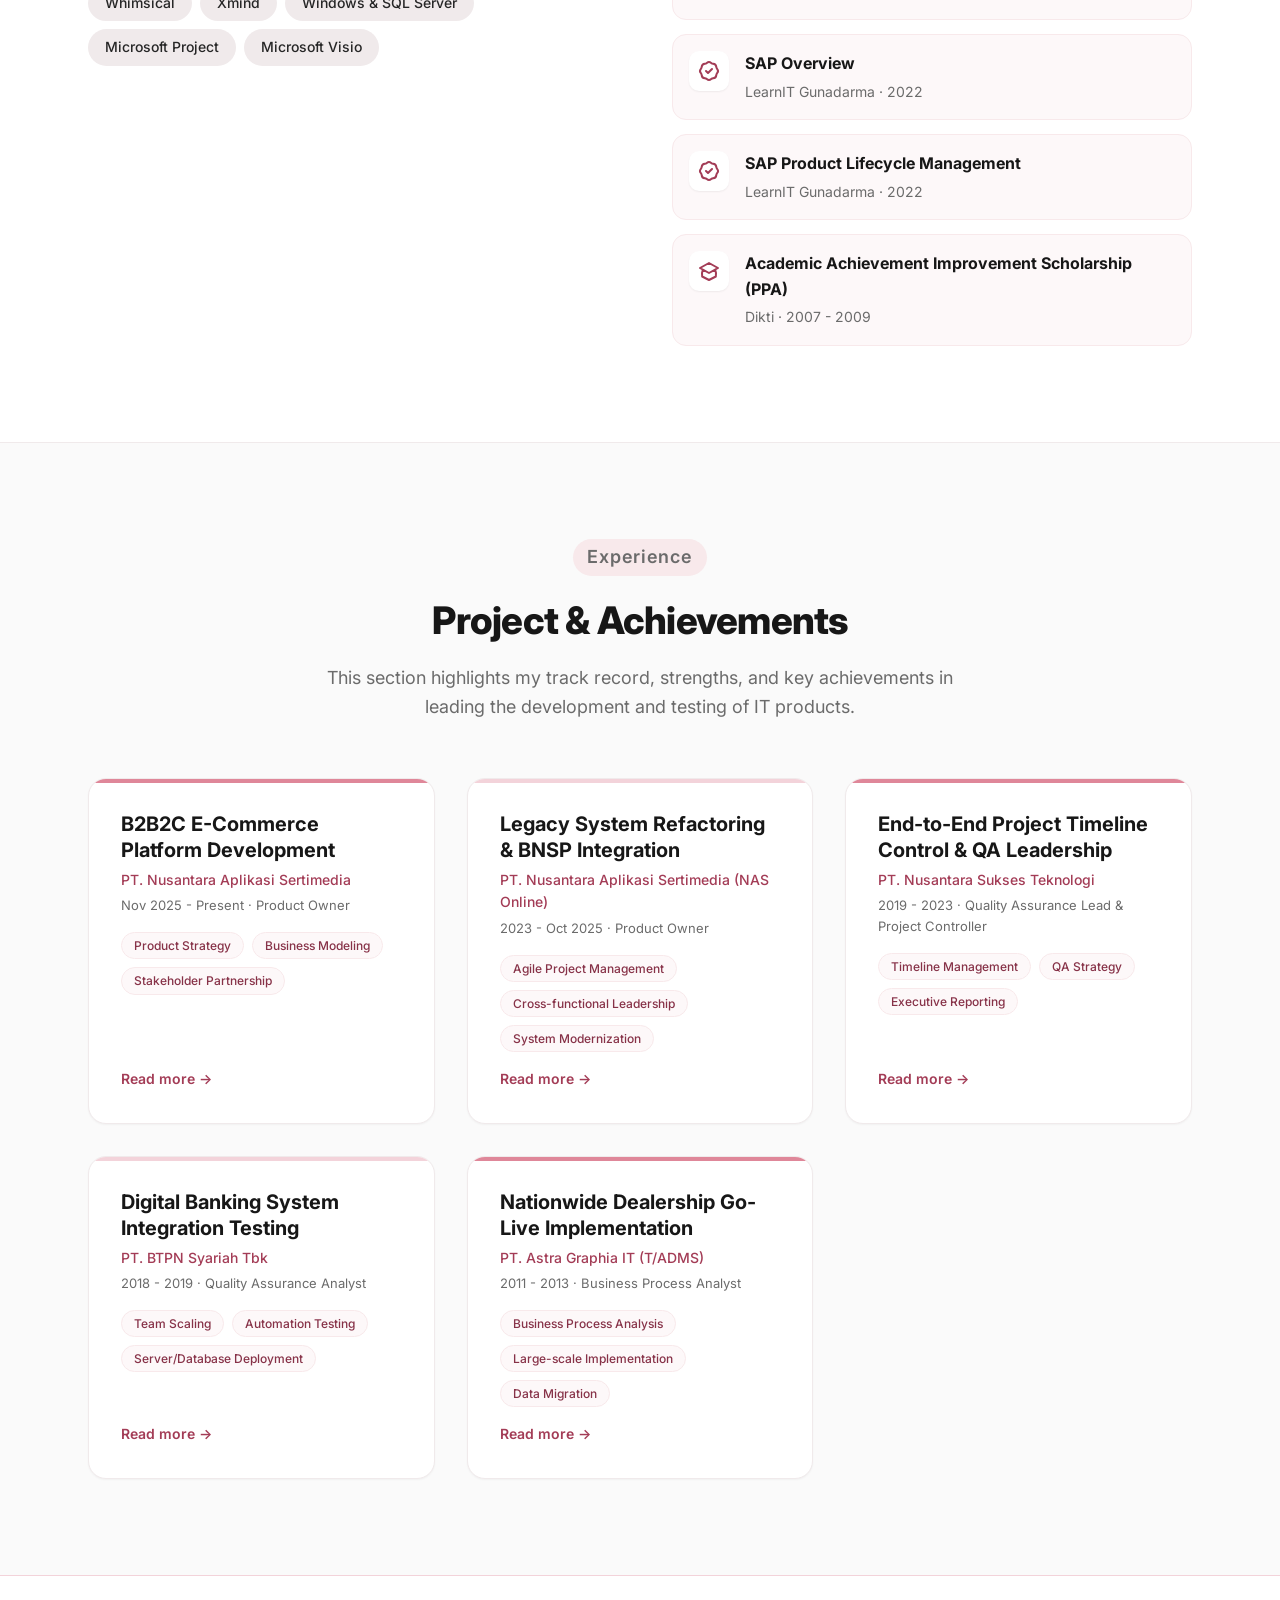
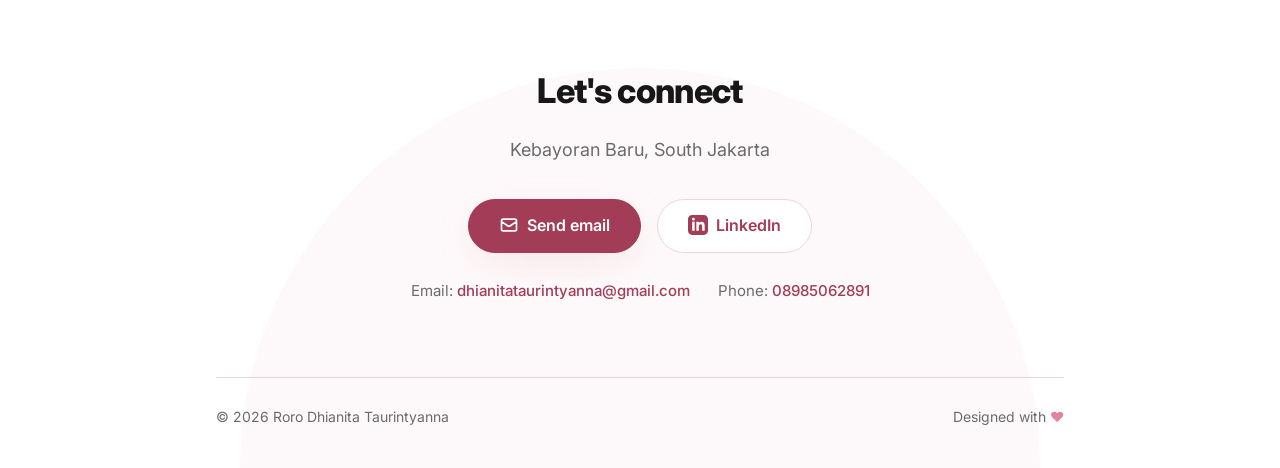
==== commit 15e87d0c: "tambah gambar dan PMP" ====
--- a/index.html
+++ b/index.html
@@ -87,6 +87,10 @@
               <li>
                 <span class="icon"><svg fill="none" stroke="currentColor" viewBox="0 0 24 24" aria-hidden="true"><path stroke-linecap="round" stroke-linejoin="round" stroke-width="2" d="M9 12l2 2 4-4M7.835 4.697a3.42 3.42 0 001.946-.806 3.42 3.42 0 014.438 0 3.42 3.42 0 001.946.806 3.42 3.42 0 013.138 3.138 3.42 3.42 0 00.806 1.946 3.42 3.42 0 010 4.438 3.42 3.42 0 00-.806 1.946 3.42 3.42 0 01-3.138 3.138 3.42 3.42 0 00-1.946.806 3.42 3.42 0 01-4.438 0 3.42 3.42 0 00-1.946-.806 3.42 3.42 0 01-3.138-3.138 3.42 3.42 0 00-.806-1.946 3.42 3.42 0 010-4.438 3.42 3.42 0 00.806-1.946 3.42 3.42 0 013.138-3.138z"/></svg></span>
                 <div><h3>AI for Professional</h3><p>2026</p></div>
+              </li>
+              <li>
+                <span class="icon"><svg fill="none" stroke="currentColor" viewBox="0 0 24 24" aria-hidden="true"><path stroke-linecap="round" stroke-linejoin="round" stroke-width="2" d="M9 12l2 2 4-4M7.835 4.697a3.42 3.42 0 001.946-.806 3.42 3.42 0 014.438 0 3.42 3.42 0 001.946.806 3.42 3.42 0 013.138 3.138 3.42 3.42 0 00.806 1.946 3.42 3.42 0 010 4.438 3.42 3.42 0 00-.806 1.946 3.42 3.42 0 01-3.138 3.138 3.42 3.42 0 00-1.946.806 3.42 3.42 0 01-4.438 0 3.42 3.42 0 00-1.946-.806 3.42 3.42 0 01-3.138-3.138 3.42 3.42 0 00-.806-1.946 3.42 3.42 0 010-4.438 3.42 3.42 0 00.806-1.946 3.42 3.42 0 013.138-3.138z"/></svg></span>
+                <div><h3>Project Management Professional</h3><p>2026</p></div>
               </li>
               <li>
                 <span class="icon"><svg fill="none" stroke="currentColor" viewBox="0 0 24 24" aria-hidden="true"><path stroke-linecap="round" stroke-linejoin="round" stroke-width="2" d="M9 12l2 2 4-4M7.835 4.697a3.42 3.42 0 001.946-.806 3.42 3.42 0 014.438 0 3.42 3.42 0 001.946.806 3.42 3.42 0 013.138 3.138 3.42 3.42 0 00.806 1.946 3.42 3.42 0 010 4.438 3.42 3.42 0 00-.806 1.946 3.42 3.42 0 01-3.138 3.138 3.42 3.42 0 00-1.946.806 3.42 3.42 0 01-4.438 0 3.42 3.42 0 00-1.946-.806 3.42 3.42 0 01-3.138-3.138 3.42 3.42 0 00-.806-1.946 3.42 3.42 0 010-4.438 3.42 3.42 0 00.806-1.946 3.42 3.42 0 013.138-3.138z"/></svg></span>
@@ -183,4 +187,4 @@
     </div>
   </footer>
 </body>
-</html>
+</html>
